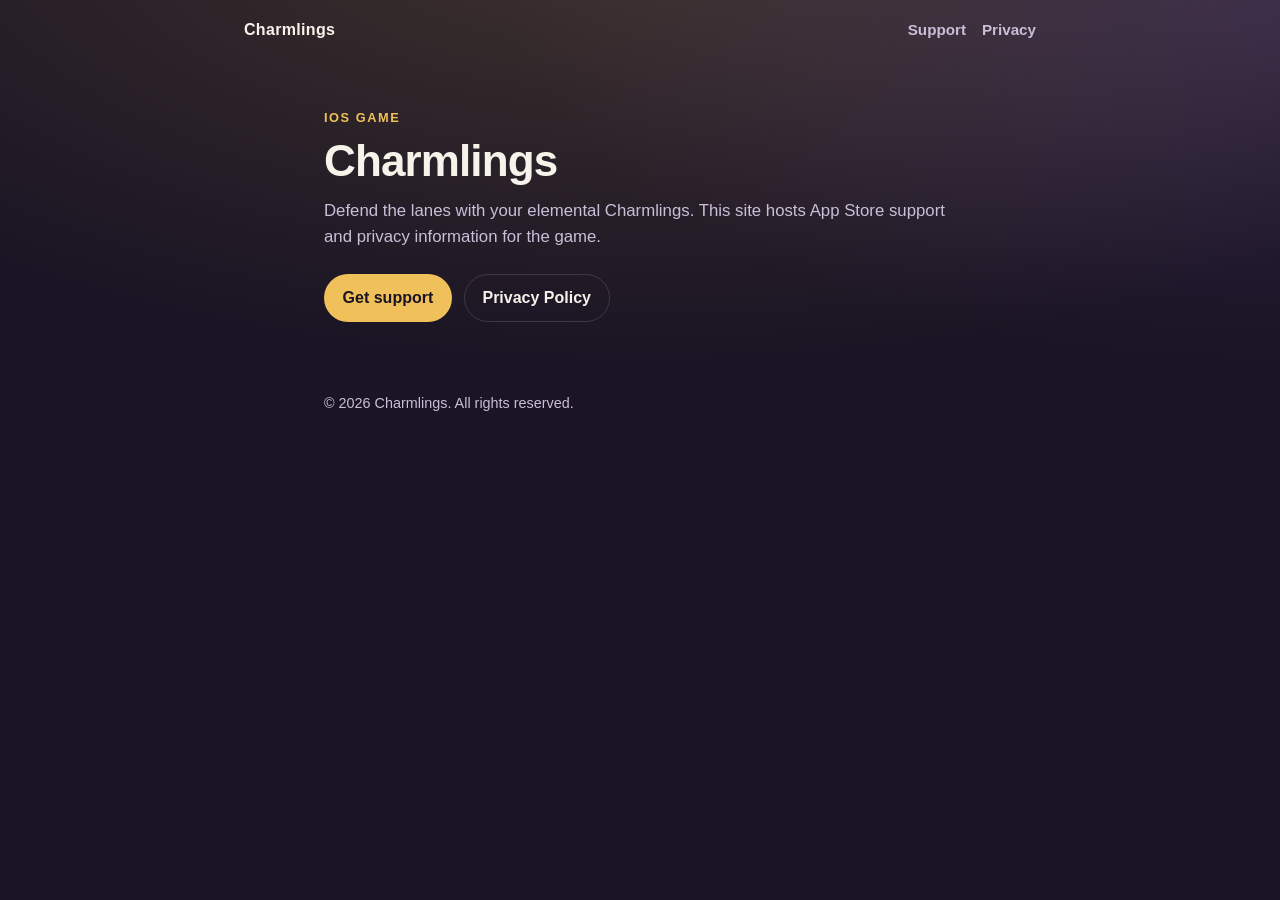
==== index.html @ a670f7af "checkpoint before checking out main" ====
<!DOCTYPE html>
<html lang="en">
<head>
  <meta charset="utf-8" />
  <meta name="viewport" content="width=device-width, initial-scale=1" />
  <title>Charmlings</title>
  <meta name="description" content="Support and privacy information for the Charmlings iOS game." />
  <link rel="stylesheet" href="styles.css" />
</head>
<body>
  <header class="site-header">
    <a class="brand" href="index.html">Charmlings</a>
    <nav>
      <a href="support.html">Support</a>
      <a href="privacy.html">Privacy</a>
    </nav>
  </header>

  <main class="hero">
    <p class="eyebrow">iOS game</p>
    <h1>Charmlings</h1>
    <p class="lede">
      Defend the lanes with your elemental Charmlings. This site hosts App Store
      support and privacy information for the game.
    </p>
    <div class="actions">
      <a class="button primary" href="support.html">Get support</a>
      <a class="button" href="privacy.html">Privacy Policy</a>
    </div>
  </main>

  <footer class="site-footer">
    <p>© <span id="year"></span> Charmlings. All rights reserved.</p>
  </footer>
  <script>
    document.getElementById("year").textContent = new Date().getFullYear();
  </script>
</body>
</html>
---- styles.css ----
:root {
  --bg: #1a1424;
  --bg-elevated: #241c33;
  --ink: #f7f3ea;
  --muted: #c9bfd8;
  --accent: #f0c15a;
  --accent-ink: #1a1424;
  --line: rgba(247, 243, 234, 0.14);
  --card: #2b223c;
  --max: 42rem;
  --sans: "Avenir Next", "Segoe UI", "Helvetica Neue", sans-serif;
}

*,
*::before,
*::after {
  box-sizing: border-box;
}

html {
  -webkit-text-size-adjust: 100%;
}

body {
  margin: 0;
  min-height: 100vh;
  font-family: var(--sans);
  color: var(--ink);
  background:
    radial-gradient(ellipse 80% 50% at 50% -10%, rgba(240, 193, 90, 0.18), transparent),
    radial-gradient(ellipse 60% 40% at 100% 0%, rgba(120, 90, 180, 0.25), transparent),
    var(--bg);
  line-height: 1.55;
}

a {
  color: var(--accent);
  text-decoration-thickness: 1px;
  text-underline-offset: 0.18em;
}

a:hover {
  color: #ffe29a;
}

.site-header {
  display: flex;
  align-items: center;
  justify-content: space-between;
  gap: 1rem;
  max-width: 52rem;
  margin: 0 auto;
  padding: 1.1rem 1.25rem;
}

.brand {
  color: var(--ink);
  font-weight: 700;
  letter-spacing: 0.02em;
  text-decoration: none;
}

.site-header nav {
  display: flex;
  gap: 1rem;
}

.site-header nav a {
  color: var(--muted);
  text-decoration: none;
  font-size: 0.95rem;
  font-weight: 600;
}

.site-header nav a[aria-current="page"],
.site-header nav a:hover {
  color: var(--ink);
}

.hero,
.page {
  max-width: var(--max);
  margin: 0 auto;
  padding: 1.5rem 1.25rem 3rem;
}

.hero {
  padding-top: 3rem;
  padding-bottom: 4rem;
}

.eyebrow {
  margin: 0 0 0.5rem;
  color: var(--accent);
  font-size: 0.8rem;
  font-weight: 700;
  letter-spacing: 0.12em;
  text-transform: uppercase;
}

h1 {
  margin: 0 0 0.75rem;
  font-size: clamp(2rem, 6vw, 2.75rem);
  line-height: 1.15;
  letter-spacing: -0.02em;
}

h2 {
  margin: 0 0 0.65rem;
  font-size: 1.15rem;
}

.lede {
  margin: 0 0 1.5rem;
  color: var(--muted);
  font-size: 1.05rem;
}

.meta {
  margin: -0.25rem 0 1.25rem;
  color: var(--muted);
  font-size: 0.9rem;
}

.actions {
  display: flex;
  flex-wrap: wrap;
  gap: 0.75rem;
}

.button {
  display: inline-flex;
  align-items: center;
  justify-content: center;
  min-height: 2.75rem;
  padding: 0.65rem 1.1rem;
  border: 1px solid var(--line);
  border-radius: 999px;
  color: var(--ink);
  background: transparent;
  font-weight: 700;
  text-decoration: none;
}

.button.primary {
  border-color: transparent;
  color: var(--accent-ink);
  background: var(--accent);
}

.button:hover {
  color: var(--ink);
  border-color: rgba(247, 243, 234, 0.35);
}

.button.primary:hover {
  color: var(--accent-ink);
  filter: brightness(1.05);
}

.card {
  margin: 0 0 1rem;
  padding: 1.15rem 1.2rem;
  border: 1px solid var(--line);
  border-radius: 1rem;
  background: color-mix(in srgb, var(--card) 92%, black);
}

.card p:last-child,
.card ul:last-child,
.card dl:last-child {
  margin-bottom: 0;
}

ul {
  margin: 0.5rem 0 1rem;
  padding-left: 1.2rem;
  color: var(--muted);
}

li + li {
  margin-top: 0.35rem;
}

.faq dt {
  margin-top: 1rem;
  font-weight: 700;
}

.faq dt:first-child {
  margin-top: 0;
}

.faq dd {
  margin: 0.35rem 0 0;
  color: var(--muted);
}

.note {
  color: var(--muted);
  font-size: 0.95rem;
}

.site-footer {
  max-width: var(--max);
  margin: 0 auto;
  padding: 0 1.25rem 2.5rem;
  color: var(--muted);
  font-size: 0.9rem;
}

.site-footer p {
  margin: 0.35rem 0;
}

@media (max-width: 420px) {
  .site-header {
    align-items: flex-start;
    flex-direction: column;
  }
}
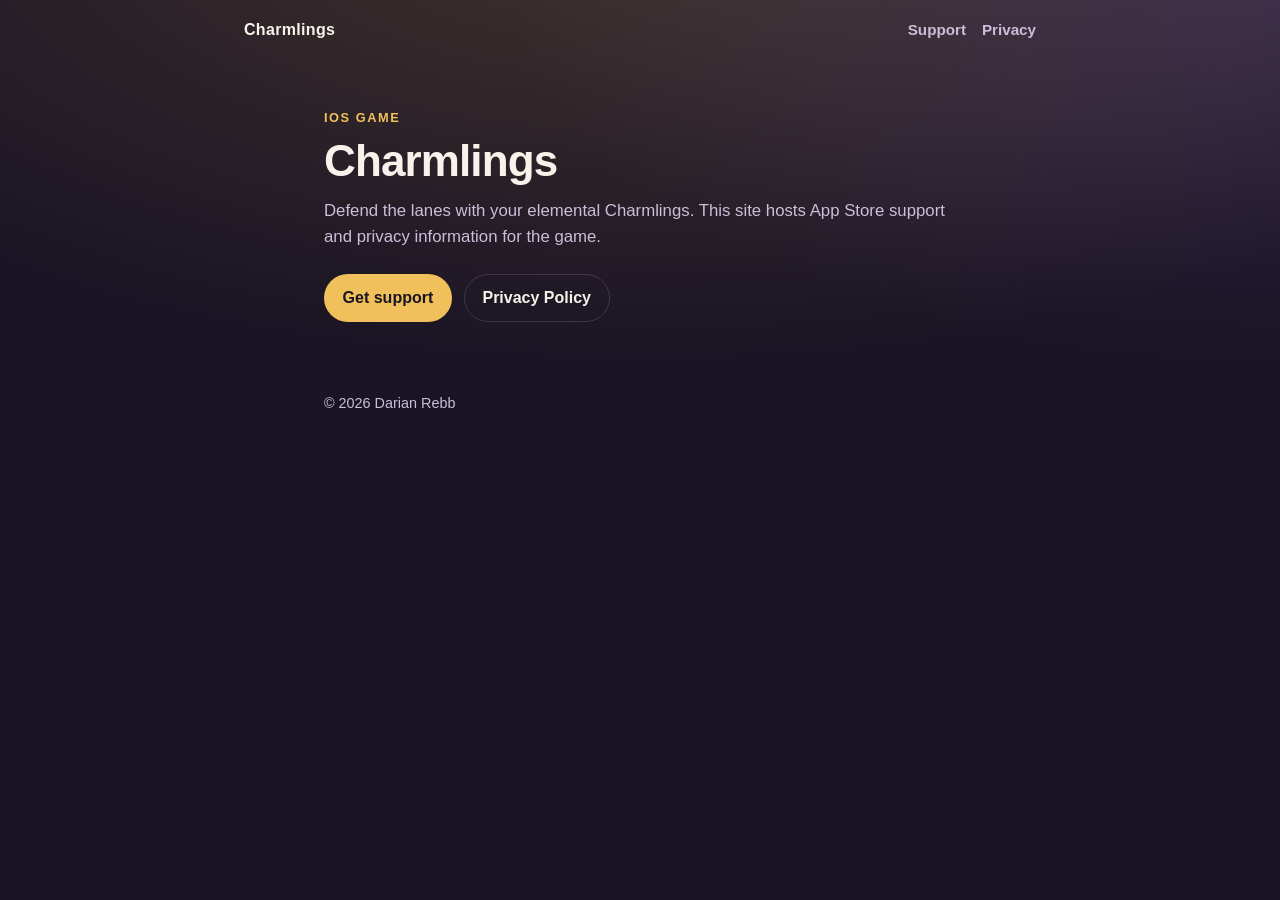
==== commit cb3a6005: "Update homepage copyright to Darian Rebb." ====
--- a/index.html
+++ b/index.html
@@ -30,10 +30,7 @@
   </main>
 
   <footer class="site-footer">
-    <p>© <span id="year"></span> Charmlings. All rights reserved.</p>
+    <p>© 2026 Darian Rebb</p>
   </footer>
-  <script>
-    document.getElementById("year").textContent = new Date().getFullYear();
-  </script>
 </body>
 </html>
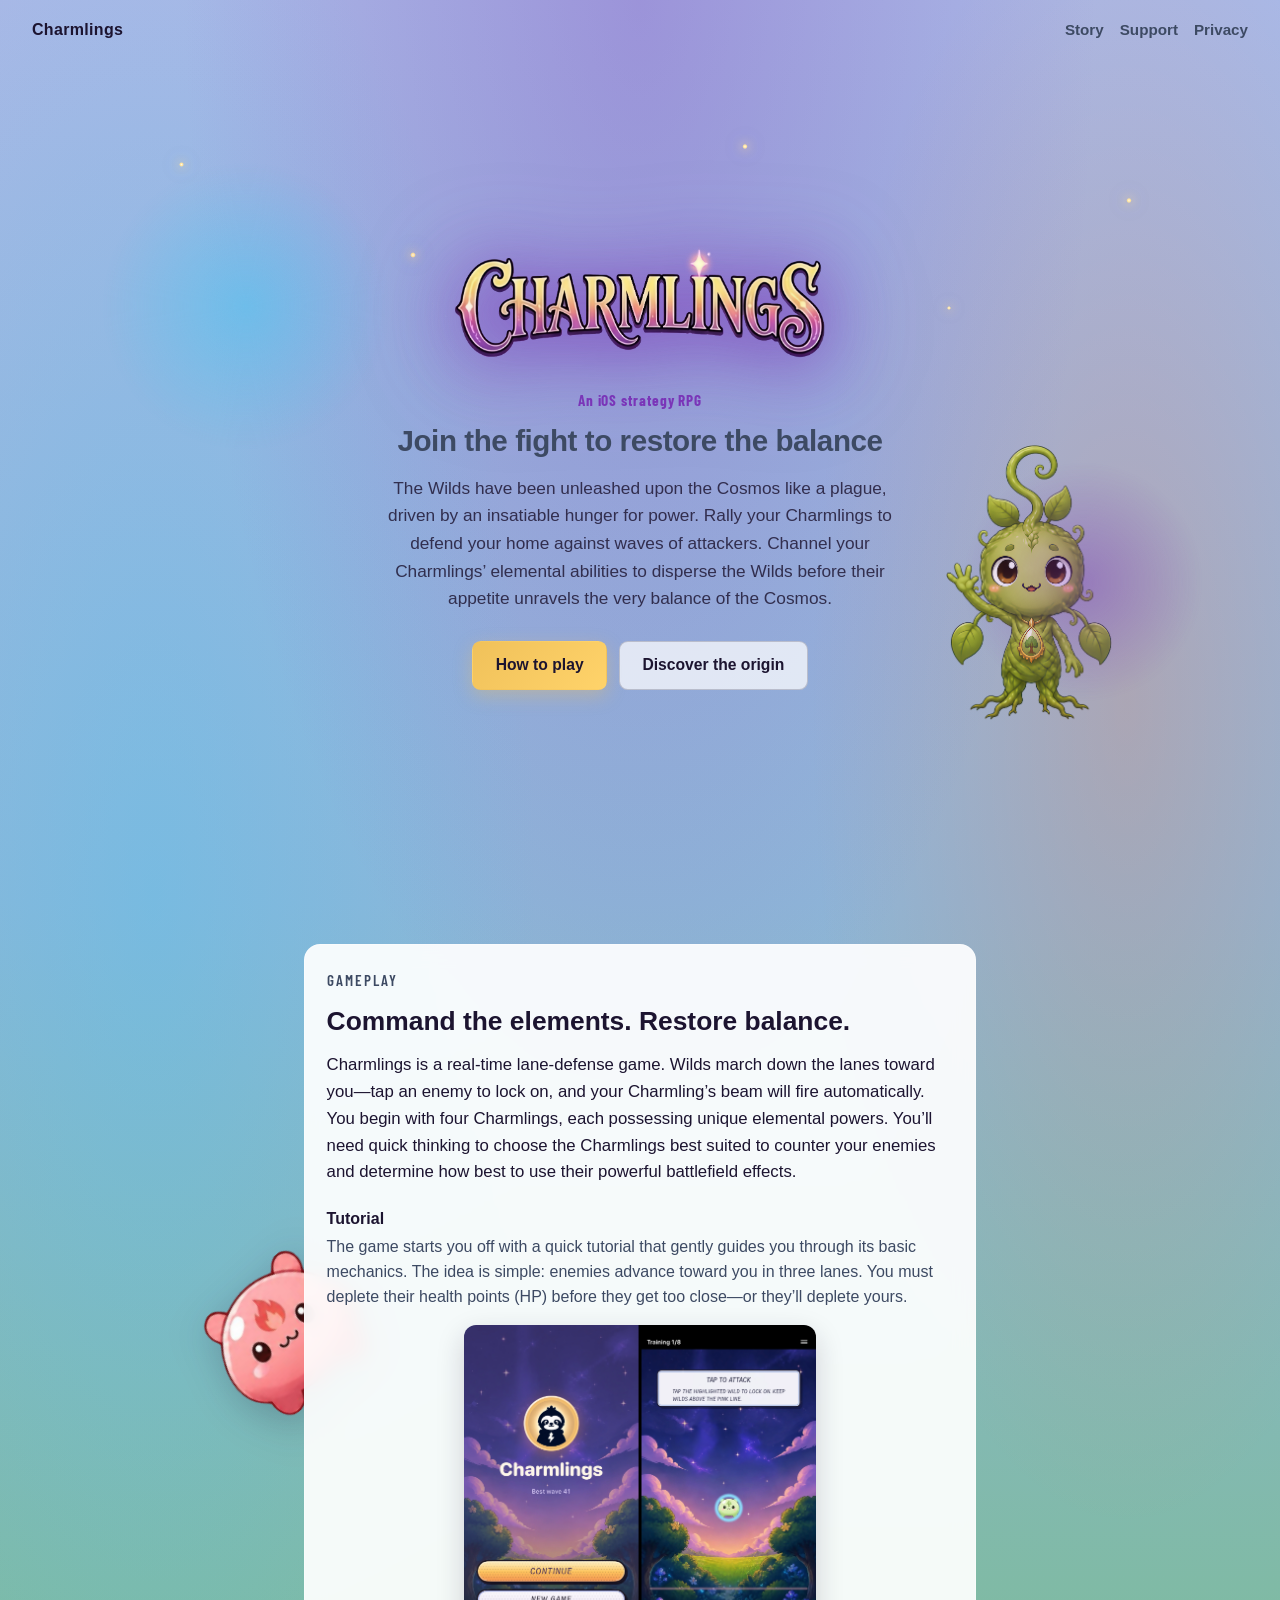
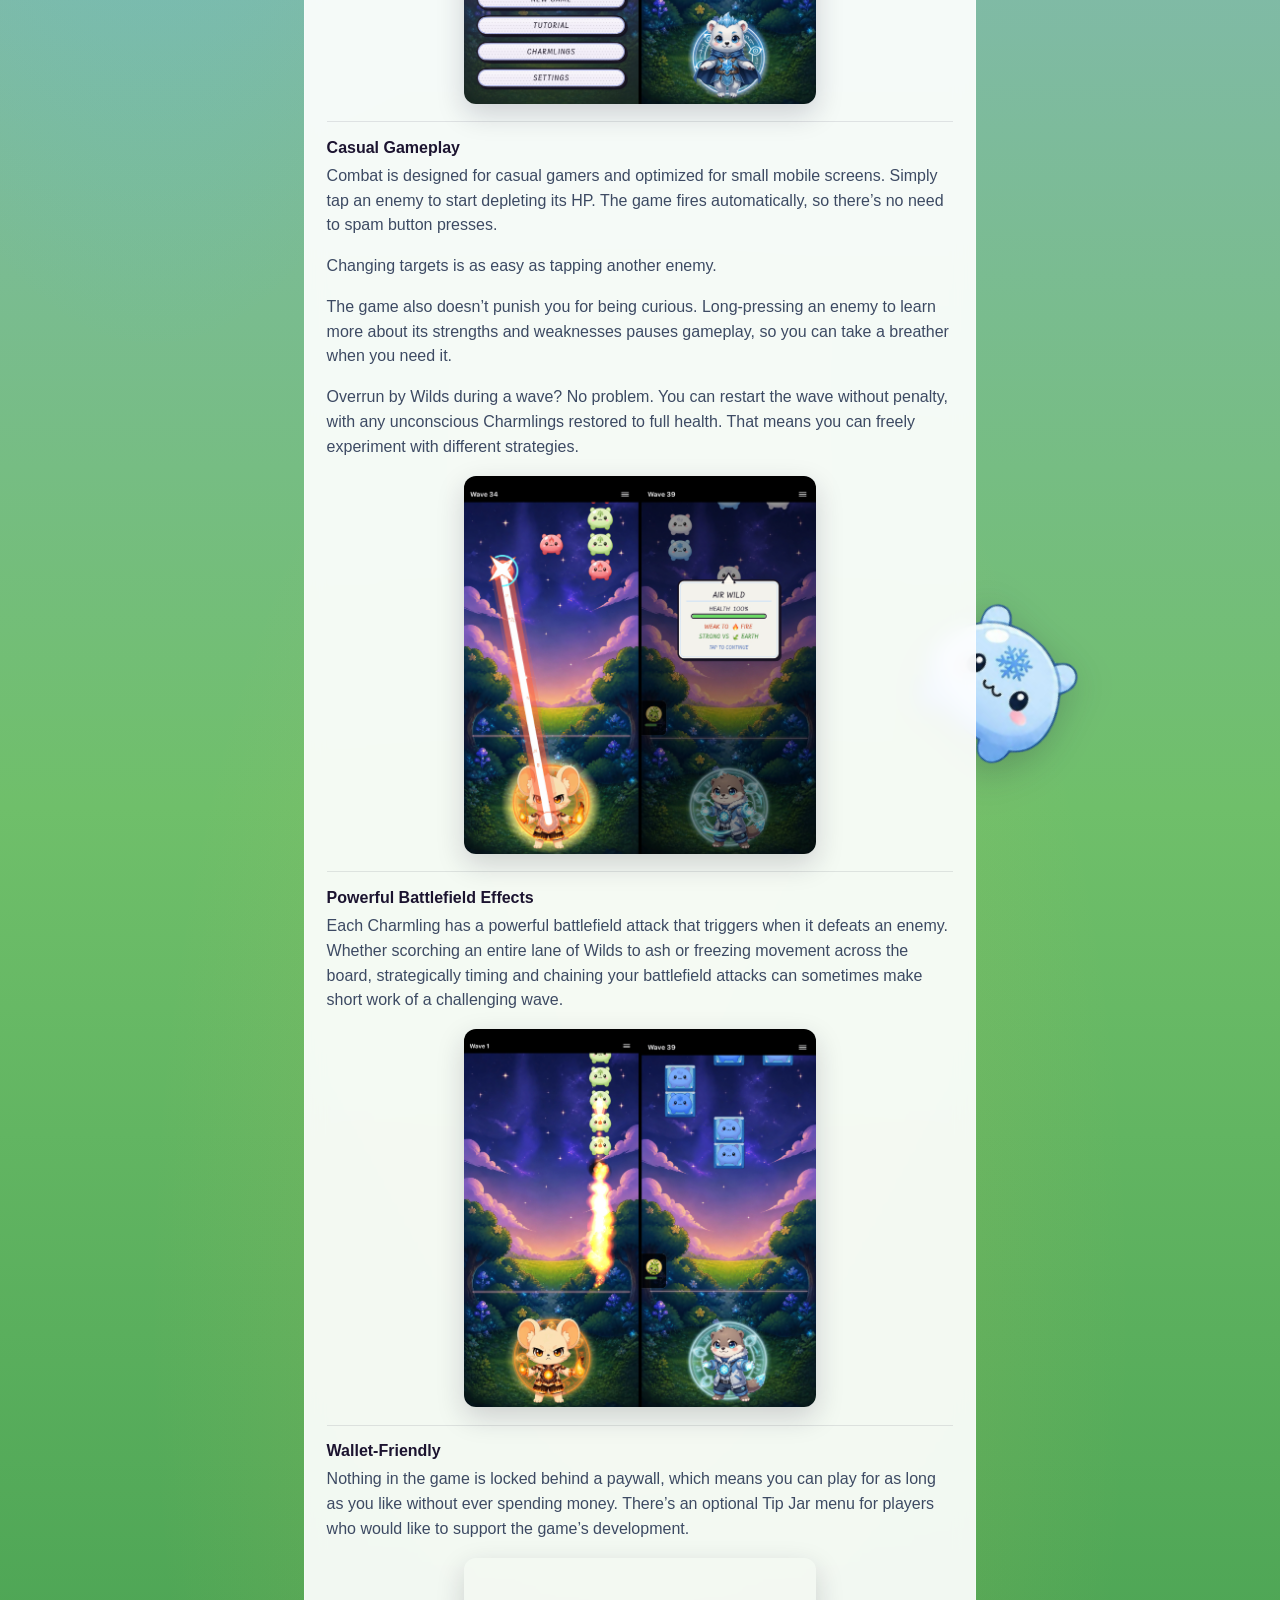
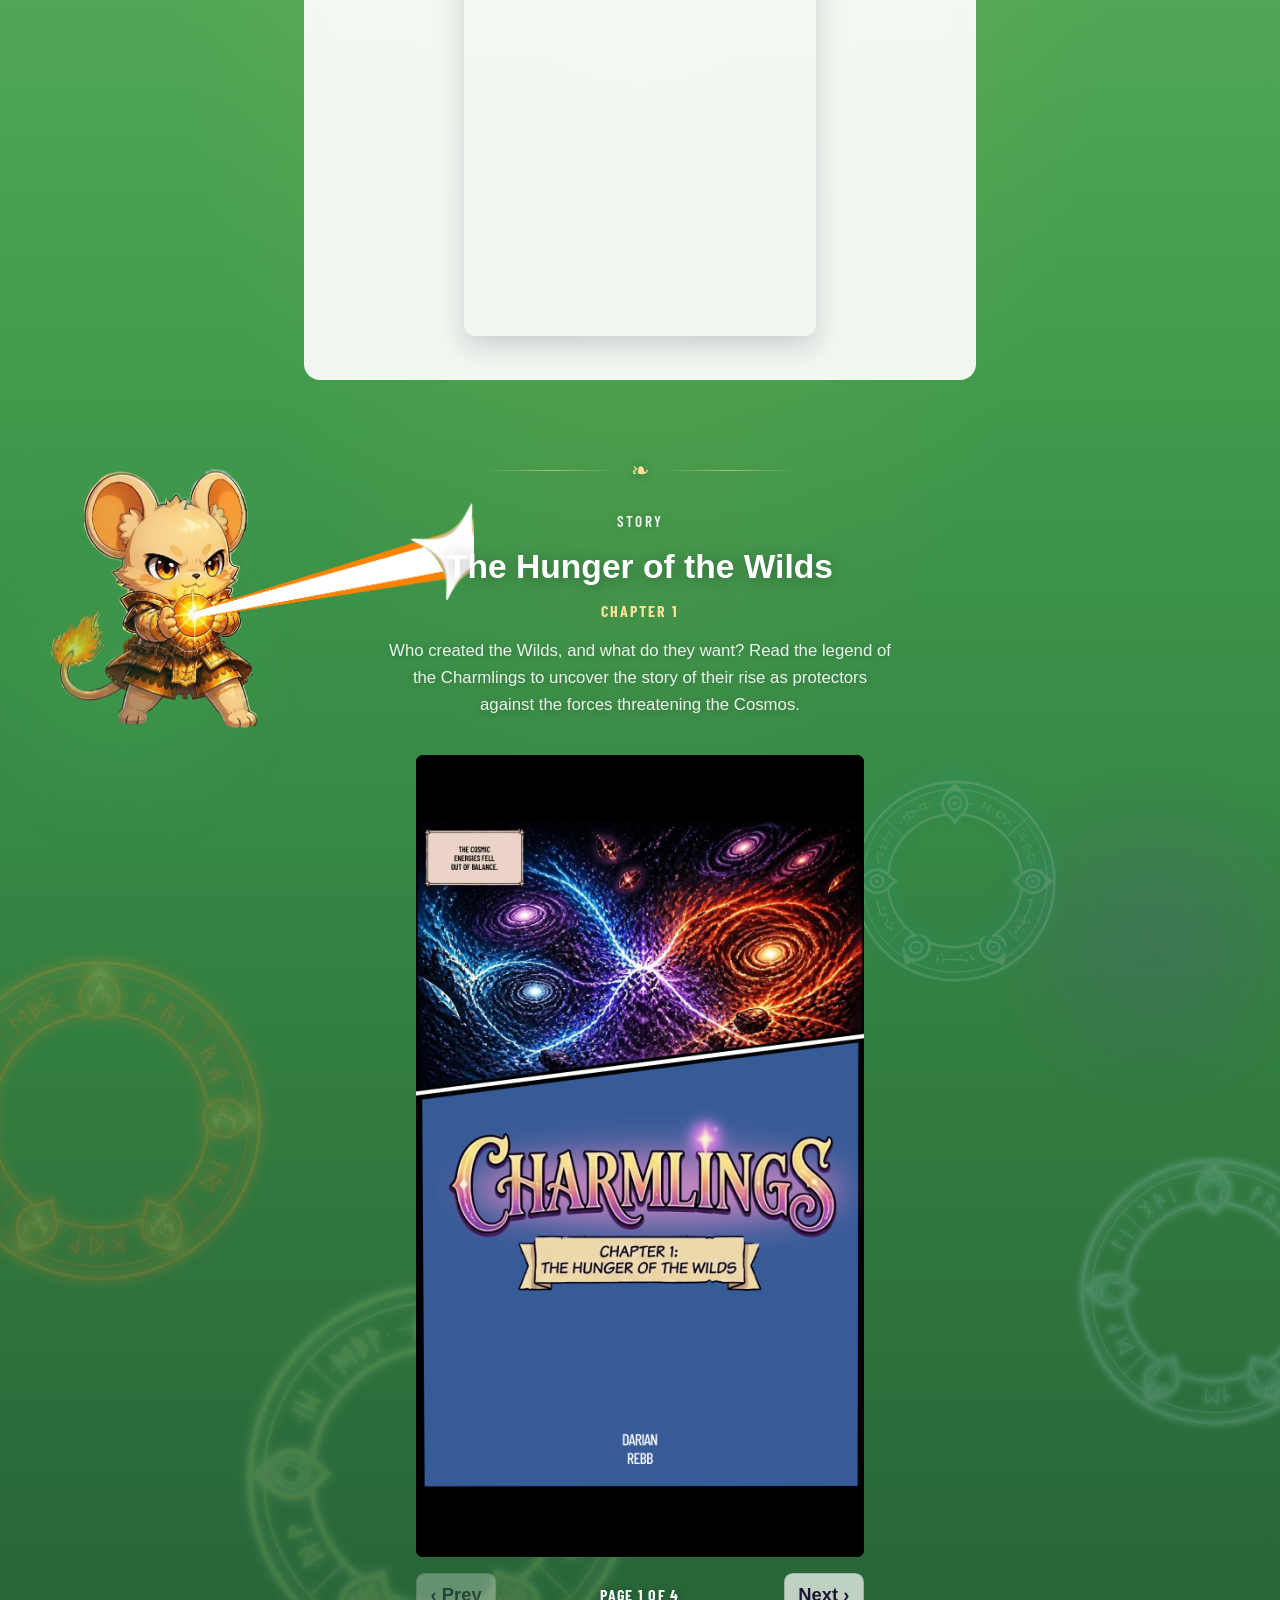
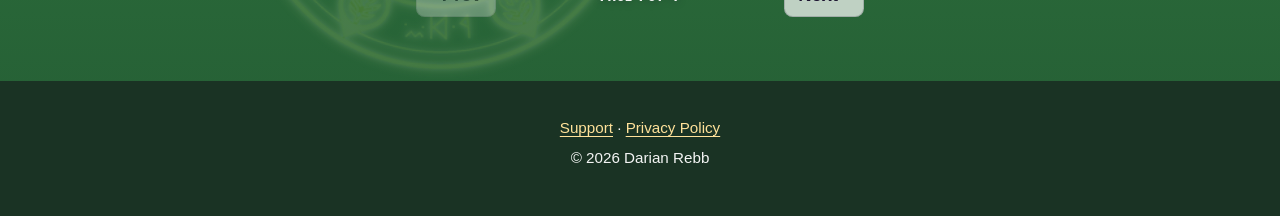
==== commit d1e8498f: "Rebuild the Charmlings homepage as a product marketing page. Add hero, gameplay, and story comic sec" ====
--- a/index.html
+++ b/index.html
@@ -4,33 +4,420 @@
   <meta charset="utf-8" />
   <meta name="viewport" content="width=device-width, initial-scale=1" />
   <title>Charmlings</title>
-  <meta name="description" content="Support and privacy information for the Charmlings iOS game." />
+  <meta name="description" content="Charmlings is an iOS strategy RPG. Rally your Charmlings and join the fight to restore the balance." />
+  <link rel="preconnect" href="https://fonts.googleapis.com" />
+  <link rel="preconnect" href="https://fonts.gstatic.com" crossorigin />
+  <link href="https://fonts.googleapis.com/css2?family=Barlow+Condensed:wght@600;700&display=swap" rel="stylesheet" />
   <link rel="stylesheet" href="styles.css" />
 </head>
-<body>
+<body class="home">
   <header class="site-header">
     <a class="brand" href="index.html">Charmlings</a>
     <nav>
+      <a href="#story">Story</a>
       <a href="support.html">Support</a>
       <a href="privacy.html">Privacy</a>
     </nav>
   </header>
 
-  <main class="hero">
-    <p class="eyebrow">iOS game</p>
-    <h1>Charmlings</h1>
-    <p class="lede">
-      Defend the lanes with your elemental Charmlings. This site hosts App Store
-      support and privacy information for the game.
-    </p>
-    <div class="actions">
-      <a class="button primary" href="support.html">Get support</a>
-      <a class="button" href="privacy.html">Privacy Policy</a>
-    </div>
-  </main>
+  <section class="hero-shell" aria-label="Charmlings product introduction">
+    <div class="hero-atmosphere" aria-hidden="true">
+      <span class="wilds-mote"></span>
+      <span class="wilds-mote"></span>
+      <span class="wilds-mote"></span>
+      <span class="wilds-mote"></span>
+      <span class="wilds-mote"></span>
+      <img
+        class="hero-bg-figure"
+        src="assets/veya.png"
+        width="512"
+        height="512"
+        alt=""
+      />
+    </div>
+    <div class="hero-content">
+      <img
+        class="hero-brand"
+        src="assets/charmlings-title-font.png"
+        width="1307"
+        height="374"
+        alt="Charmlings"
+      />
+       <p class="hero-eyebrow">An iOS strategy RPG</p>
+      <h1 class="headline">Join the fight to restore the balance</h1>
+      <p class="lede">
+        The Wilds have been unleashed upon the Cosmos like a plague, driven by an insatiable 
+        hunger for power. Rally your Charmlings to defend your home against waves of attackers. 
+        Channel your Charmlings’ elemental abilities to disperse the Wilds before their appetite 
+        unravels the very balance of the Cosmos.
+      </p>
+      <div class="actions">
+        <a class="button primary" href="#gameplay">How to play</a>
+        <a class="button" href="#story">Discover the origin</a>
+      </div>
+    </div>
+  </section>
+
+  <section class="gameplay" id="gameplay" aria-labelledby="gameplay-heading">
+    <div class="peek-stage">
+      <div class="peek-wilds" aria-hidden="true">
+        <img
+          class="peek-wild peek-wild--fire"
+          src="assets/wilds/wild_fire.png"
+          width="332"
+          height="332"
+          alt=""
+        />
+        <img
+          class="peek-wild peek-wild--ice"
+          src="assets/wilds/wild_ice.png"
+          width="332"
+          height="332"
+          alt=""
+        />
+      </div>
+      <div class="gameplay-inner">
+        <p class="section-label">Gameplay</p>
+        <h2 id="gameplay-heading">Command the elements. Restore balance.</h2>
+        <p class="gameplay-lede">
+          Charmlings is a real-time lane-defense game. Wilds march down the lanes 
+          toward you—tap an enemy to lock on, and your Charmling’s beam will fire 
+          automatically. You begin with four Charmlings, each possessing unique elemental 
+          powers. You’ll need quick thinking to choose the Charmlings best suited to counter 
+          your enemies and determine how best to use their powerful battlefield effects.
+        </p>
+        <ul class="gameplay-points">
+          <li>
+            <strong>Tutorial</strong>
+            The game starts you off with a quick tutorial that gently guides you through its 
+            basic mechanics. The idea is simple: enemies advance toward you in three lanes. 
+            You must deplete their health points (HP) before they get too close—or they’ll deplete yours.
+            <img
+              class="gameplay-shot"
+              src="assets/screen-example1.jpg"
+              width="714"
+              height="767"
+              alt="Charmlings tutorial screenshot showing three lanes of Wilds approaching while a Charmling fires its beam."
+              loading="lazy"
+              decoding="async"
+            />
+          </li>
+          <li>
+            <strong>Casual Gameplay</strong>
+            Combat is designed for casual gamers and optimized for small mobile screens. Simply tap an 
+            enemy to start depleting its HP. The game fires automatically, so there’s no need to spam button presses.
+            <p>Changing targets is as easy as tapping another enemy.</p>
+            <p>The game also doesn’t punish you for being curious. Long-pressing an enemy to learn more about its strengths 
+            and weaknesses pauses gameplay, so you can take a breather when you need it.</p>
+            <p>Overrun by Wilds during a wave? No problem. You can restart the wave without penalty, with any unconscious 
+            Charmlings restored to full health. That means you can freely experiment with different strategies.</p>
+            <img
+              class="gameplay-shot"
+              src="assets/screen-example2.jpg"
+              width="714"
+              height="767"
+              alt="Charmlings gameplay screenshots showing a Charmling firing its beam and a information panel showing enemy details."
+              loading="lazy"
+              decoding="async"
+            />
+          </li>
+          <li>
+            <strong>Powerful Battlefield Effects</strong>
+            Each Charmling has a powerful battlefield attack that triggers when it defeats an enemy. Whether scorching an 
+            entire lane of Wilds to ash or freezing movement across the board, strategically timing and chaining your 
+            battlefield attacks can sometimes make short work of a challenging wave.
+            <img
+              class="gameplay-shot"
+              src="assets/screen-example3.jpg"
+              width="714"
+              height="767"
+              alt="Charmlings gameplay screenshots showing fire and ice battlefield effects."
+              loading="lazy"
+              decoding="async"
+            />
+          </li>
+          <li>
+            <strong>Wallet-Friendly</strong>
+            Nothing in the game is locked behind a paywall, which means you can play for
+            as long as you like without ever spending money. There’s an optional Tip Jar
+            menu for players who would like to support the game’s development.
+            <img
+              class="gameplay-shot"
+              src="assets/screen-example4.jpg"
+              width="714"
+              height="767"
+              alt="Charmlings screenshot showing option Tip Jar donation page."
+              loading="lazy"
+              decoding="async"
+            />            
+          </li>          
+        </ul>
+      </div>
+    </div>
+  </section>
+
+  <section class="lore" id="story" aria-labelledby="story-heading">
+    <div class="wilds-atmosphere" aria-hidden="true">
+      <span class="wilds-haze wilds-haze--left"></span>
+      <span class="wilds-haze wilds-haze--right"></span>
+      <img
+        class="sigil sigil--fire"
+        src="assets/glyphs/fire.png"
+        width="320"
+        height="320"
+        alt=""
+      />
+      <img
+        class="sigil sigil--ice"
+        src="assets/glyphs/ice.png"
+        width="320"
+        height="320"
+        alt=""
+      />
+      <img
+        class="sigil sigil--earth"
+        src="assets/glyphs/earth.png"
+        width="320"
+        height="320"
+        alt=""
+      />
+      <img
+        class="sigil sigil--wind"
+        src="assets/glyphs/wind.png"
+        width="320"
+        height="320"
+        alt=""
+      />
+      <img
+        class="story-bg-figure"
+        src="assets/durnan-action.png"
+        width="921"
+        height="593"
+        alt=""
+      />
+    </div>
+    <div class="section-divider" aria-hidden="true">
+      <span class="section-divider-line"></span>
+      <span class="section-divider-mark">❧</span>
+      <span class="section-divider-line"></span>
+    </div>
+    <header class="story-header">
+      <p class="section-label">Story</p>
+      <h2 id="story-heading">The Hunger of the Wilds</h2>
+      <p class="story-chapter">Chapter 1</p>
+      <p class="lore-intro">
+        Who created the Wilds, and what do they want? Read the legend of the Charmlings 
+        to uncover the story of their rise as protectors against the forces threatening the Cosmos.
+      </p>
+    </header>
+    <div class="lore-inner">
+      <div class="comic-reader" data-comic-reader>
+        <div
+          class="comic-viewport"
+          tabindex="0"
+          role="group"
+          aria-roledescription="comic reader"
+          aria-label="Chapter 1 comic pages"
+          data-comic-viewport
+        >
+          <div class="comic-pages">
+            <figure class="comic-page is-active" data-comic-page>
+              <img
+                src="assets/page0.jpg"
+                width="1024"
+                height="1536"
+                alt="Comic page: cosmic energies fall out of balance; title card for Chapter 1, The Hunger of the Wilds, by Darian Rebb."
+                decoding="async"
+              />
+            </figure>
+            <figure class="comic-page" data-comic-page>
+              <img
+                src="assets/page1.jpg"
+                width="768"
+                height="1376"
+                alt="Comic page: The Aether creates the Wilds to consume excess; Charmlings hunger grows and imbalance worsens."
+                loading="lazy"
+                decoding="async"
+              />
+            </figure>
+            <figure class="comic-page" data-comic-page>
+              <img
+                src="assets/page2.jpg"
+                width="768"
+                height="1376"
+                alt="Comic page: Sparks escape the Wilds and become Charmlings born with hearts, not hunger."
+                loading="lazy"
+                decoding="async"
+              />
+            </figure>
+            <figure class="comic-page" data-comic-page>
+              <img
+                src="assets/page3.jpg"
+                width="768"
+                height="1376"
+                alt="Comic page: The Aether stands above ice and fire Charmling companions."
+                loading="lazy"
+                decoding="async"
+              />
+            </figure>
+          </div>
+        </div>
+
+        <div class="comic-toolbar">
+          <button type="button" class="comic-nav" data-comic-prev aria-label="Previous page">
+            ‹ Prev
+          </button>
+          <p class="comic-status" aria-live="polite">
+            Page <span data-comic-current>1</span> of <span data-comic-total>4</span>
+          </p>
+          <button type="button" class="comic-nav" data-comic-next aria-label="Next page">
+            Next ›
+          </button>
+        </div>
+      </div>
+    </div>
+  </section>
 
   <footer class="site-footer">
+    <p><a href="support.html">Support</a> · <a href="privacy.html">Privacy Policy</a></p>
     <p>© 2026 Darian Rebb</p>
   </footer>
+
+  <script>
+    (() => {
+      const reader = document.querySelector("[data-comic-reader]");
+      if (!reader) return;
+
+      const pages = Array.from(reader.querySelectorAll("[data-comic-page]"));
+      const prevBtn = reader.querySelector("[data-comic-prev]");
+      const nextBtn = reader.querySelector("[data-comic-next]");
+      const currentEl = reader.querySelector("[data-comic-current]");
+      const totalEl = reader.querySelector("[data-comic-total]");
+      const viewport = reader.querySelector("[data-comic-viewport]");
+      const reduceMotion = window.matchMedia("(prefers-reduced-motion: reduce)").matches;
+
+      let index = 0;
+      let animating = false;
+      let touchX = null;
+
+      if (totalEl) totalEl.textContent = String(pages.length);
+
+      function updateChrome() {
+        if (currentEl) currentEl.textContent = String(index + 1);
+        if (prevBtn) prevBtn.disabled = index === 0 || animating;
+        if (nextBtn) nextBtn.disabled = index === pages.length - 1 || animating;
+      }
+
+      function clearExitClasses() {
+        pages.forEach((page) => {
+          page.classList.remove("is-exit-left", "is-exit-right");
+        });
+      }
+
+      function showPage(nextIndex, direction) {
+        if (nextIndex === index || nextIndex < 0 || nextIndex >= pages.length || animating) {
+          return;
+        }
+
+        const current = pages[index];
+        const next = pages[nextIndex];
+        const goingForward = direction === "next" || nextIndex > index;
+
+        if (reduceMotion) {
+          current.classList.remove("is-active");
+          next.classList.add("is-active");
+          index = nextIndex;
+          updateChrome();
+          return;
+        }
+
+        animating = true;
+        updateChrome();
+        clearExitClasses();
+        current.classList.remove("is-active");
+        current.classList.add(goingForward ? "is-exit-left" : "is-exit-right");
+        next.classList.add("is-active");
+
+        window.setTimeout(() => {
+          current.classList.remove("is-exit-left", "is-exit-right");
+          index = nextIndex;
+          animating = false;
+          updateChrome();
+        }, 450);
+      }
+
+      prevBtn?.addEventListener("click", () => showPage(index - 1, "prev"));
+      nextBtn?.addEventListener("click", () => showPage(index + 1, "next"));
+
+      viewport?.addEventListener("keydown", (event) => {
+        if (event.key === "ArrowLeft") {
+          event.preventDefault();
+          showPage(index - 1, "prev");
+        }
+        if (event.key === "ArrowRight") {
+          event.preventDefault();
+          showPage(index + 1, "next");
+        }
+      });
+
+      viewport?.addEventListener(
+        "touchstart",
+        (event) => {
+          touchX = event.changedTouches[0]?.clientX ?? null;
+        },
+        { passive: true }
+      );
+
+      viewport?.addEventListener(
+        "touchend",
+        (event) => {
+          if (touchX == null) return;
+          const endX = event.changedTouches[0]?.clientX ?? touchX;
+          const delta = endX - touchX;
+          touchX = null;
+          if (Math.abs(delta) < 48) return;
+          if (delta < 0) showPage(index + 1, "next");
+          else showPage(index - 1, "prev");
+        },
+        { passive: true }
+      );
+
+      updateChrome();
+    })();
+
+    (() => {
+      const wilds = Array.from(document.querySelectorAll(".peek-wild"));
+      if (!wilds.length) return;
+
+      const reduceMotion = window.matchMedia("(prefers-reduced-motion: reduce)").matches;
+      if (reduceMotion) {
+        wilds.forEach((wild) => wild.classList.add("is-peeking"));
+        return;
+      }
+
+      const reveal = (wild) => wild.classList.add("is-peeking");
+
+      const observer = new IntersectionObserver(
+        (entries) => {
+          entries.forEach((entry) => {
+            if (!entry.isIntersecting) return;
+            reveal(entry.target);
+            observer.unobserve(entry.target);
+          });
+        },
+        // Trigger when each Wild itself approaches the viewport (ice sits lower).
+        { threshold: 0, rootMargin: "0px 0px -20% 0px" }
+      );
+
+      wilds.forEach((wild) => {
+        const rect = wild.getBoundingClientRect();
+        if (rect.top < window.innerHeight * 0.8 && rect.bottom > 0) {
+          reveal(wild);
+          return;
+        }
+        observer.observe(wild);
+      });
+    })();
+  </script>
 </body>
 </html>
--- a/styles.css
+++ b/styles.css
@@ -1,14 +1,26 @@
 :root {
-  --bg: #1a1424;
-  --bg-elevated: #241c33;
-  --ink: #f7f3ea;
-  --muted: #c9bfd8;
+  --bg: #9eb6e0;
+  --bg-mid: #3f9a4c;
+  --bg-deep: #245c34;
+  --ink: #1c1430;
+  --muted: #3d4a63;
   --accent: #f0c15a;
-  --accent-ink: #1a1424;
-  --line: rgba(247, 243, 234, 0.14);
-  --card: #2b223c;
+  --accent-soft: #ffe29a;
+  --accent-ink: #1c1430;
+  --brand-purple: #7a35b8;
+  --panel: #000000;
+  --line: rgba(28, 20, 48, 0.14);
+  --card: rgba(255, 255, 255, 0.78);
+  --ice: #4fc3f0;
+  --fire: #ff6b2d;
+  --leaf: #48b85a;
+  --wind: #e8e4f7;
   --max: 42rem;
+  --comic-max: 28rem;
+  --hero-glow: rgba(122, 53, 184, 0.6);
   --sans: "Avenir Next", "Segoe UI", "Helvetica Neue", sans-serif;
+  --condensed: "Barlow Condensed", "Avenir Next Condensed", "Segoe UI", sans-serif;
+  --header-h: 4.25rem;
 }
 
 *,
@@ -19,31 +31,48 @@
 
 html {
   -webkit-text-size-adjust: 100%;
+  scroll-behavior: smooth;
+  overflow-x: clip;
+  background-color: #245c34;
 }
 
 body {
   margin: 0;
   min-height: 100vh;
+  min-height: 100dvh;
+  overflow-x: clip;
   font-family: var(--sans);
   color: var(--ink);
-  background:
-    radial-gradient(ellipse 80% 50% at 50% -10%, rgba(240, 193, 90, 0.18), transparent),
-    radial-gradient(ellipse 60% 40% at 100% 0%, rgba(120, 90, 180, 0.25), transparent),
-    var(--bg);
+  background-color: #245c34;
+  background-image:
+    radial-gradient(ellipse 65% 40% at 50% 0%, rgba(122, 53, 184, 0.28), transparent 55%),
+    radial-gradient(ellipse 50% 35% at 12% 18%, rgba(79, 195, 240, 0.35), transparent 60%),
+    radial-gradient(ellipse 45% 30% at 88% 14%, rgba(255, 107, 45, 0.22), transparent 55%),
+    radial-gradient(ellipse 70% 40% at 50% 58%, rgba(240, 193, 90, 0.2), transparent 55%),
+    linear-gradient(
+      180deg,
+      #a9b8e6 0%,
+      #8eb6d8 18%,
+      #6fbf6a 48%,
+      #3f9a4c 72%,
+      #245c34 100%
+    );
   line-height: 1.55;
 }
 
 a {
-  color: var(--accent);
+  color: var(--brand-purple);
   text-decoration-thickness: 1px;
   text-underline-offset: 0.18em;
 }
 
 a:hover {
-  color: #ffe29a;
+  color: var(--ink);
 }
 
 .site-header {
+  position: relative;
+  z-index: 2;
   display: flex;
   align-items: center;
   justify-content: space-between;
@@ -53,6 +82,15 @@
   padding: 1.1rem 1.25rem;
 }
 
+.home .site-header {
+  position: absolute;
+  top: 0;
+  left: 0;
+  right: 0;
+  max-width: none;
+  padding-inline: clamp(1rem, 4vw, 2rem);
+}
+
 .brand {
   color: var(--ink);
   font-weight: 700;
@@ -62,7 +100,9 @@
 
 .site-header nav {
   display: flex;
+  flex-wrap: wrap;
   gap: 1rem;
+  justify-content: flex-end;
 }
 
 .site-header nav a {
@@ -77,24 +117,182 @@
   color: var(--ink);
 }
 
-.hero,
+.hero-shell {
+  position: relative;
+  min-height: 100svh;
+  display: flex;
+  flex-direction: column;
+  justify-content: center;
+  overflow: hidden;
+}
+
+.hero-atmosphere {
+  position: absolute;
+  inset: 0;
+  pointer-events: none;
+  z-index: 0;
+  overflow: hidden;
+}
+
+.hero-atmosphere .wilds-mote {
+  top: auto;
+  bottom: auto;
+  animation-name: wilds-mote-drift;
+}
+
+.hero-atmosphere .wilds-mote:nth-child(1) {
+  left: 14%;
+  top: 18%;
+  animation-delay: -1s;
+  animation-duration: 9s;
+}
+
+.hero-atmosphere .wilds-mote:nth-child(2) {
+  left: 32%;
+  top: 28%;
+  width: 0.38rem;
+  height: 0.38rem;
+  animation-delay: -3.2s;
+  animation-duration: 11s;
+}
+
+.hero-atmosphere .wilds-mote:nth-child(3) {
+  left: 58%;
+  top: 16%;
+  animation-delay: -5s;
+  animation-duration: 8.5s;
+}
+
+.hero-atmosphere .wilds-mote:nth-child(4) {
+  left: 74%;
+  top: 34%;
+  width: 0.22rem;
+  height: 0.22rem;
+  animation-delay: -2s;
+  animation-duration: 10s;
+}
+
+.hero-atmosphere .wilds-mote:nth-child(5) {
+  left: 88%;
+  top: 22%;
+  animation-delay: -6.5s;
+  animation-duration: 12s;
+}
+
+.hero-bg-figure {
+  position: absolute;
+  left: calc(50% + min(19rem, 36vw));
+  right: auto;
+  top: auto;
+  bottom: 20%;
+  transform: none;
+  width: min(17vw, 10.5rem);
+  height: auto;
+  opacity: 1;
+  mix-blend-mode: screen;
+  pointer-events: none;
+  filter: saturate(1.05);
+  z-index: 0;
+}
+
+.hero-shell::before,
+.hero-shell::after {
+  content: "";
+  position: absolute;
+  border-radius: 50%;
+  filter: blur(2px);
+  pointer-events: none;
+  z-index: 0;
+}
+
+.hero-shell::before {
+  width: min(42vw, 18rem);
+  height: min(42vw, 18rem);
+  top: 18%;
+  left: 8%;
+  background: radial-gradient(circle, rgba(79, 195, 240, 0.55), transparent 70%);
+  animation: glow-drift 16s ease-in-out infinite alternate;
+}
+
+.hero-shell::after {
+  width: min(36vw, 15rem);
+  height: min(36vw, 15rem);
+  right: 6%;
+  bottom: 22%;
+  background: radial-gradient(circle, rgba(122, 53, 184, 0.4), transparent 70%);
+  animation: glow-drift 18s ease-in-out infinite alternate-reverse;
+}
+
+.hero-content {
+  position: relative;
+  z-index: 1;
+  width: min(100%, 42rem);
+  margin: 0 auto;
+  padding: calc(var(--header-h) + 2rem) 1.25rem 4rem;
+  text-align: center;
+}
+
+.hero-brand {
+  display: block;
+  width: min(100%, 26rem);
+  height: auto;
+  margin: 0 auto 1.5rem;
+  filter: 
+    drop-shadow(0 12px 32px rgba(122, 53, 184, 0.45))
+    drop-shadow(0 0 40px var(--hero-glow));
+  animation: rise-in 0.9s ease both;
+}
+
+.hero-eyebrow {
+  display: inline-block;
+  margin: 0 0 0.65rem;
+  color: var(--brand-purple);
+  font-family: var(--condensed);
+  font-size: 0.95rem;
+  font-weight: 700;
+  letter-spacing: 0.06em;
+  animation: rise-in 0.9s ease 0.05s both;
+}
+
+.hero-content .headline {
+  margin: 0 0 0.9rem;
+  font-size: clamp(1.35rem, 3.8vw, 1.85rem);
+  line-height: 1.25;
+  letter-spacing: -0.015em;
+  font-weight: 600;
+  color: var(--muted);
+  animation: rise-in 0.9s ease 0.1s both;
+}
+
+.hero-content .lede {
+  color: rgba(28, 20, 48, 0.82);
+  max-width: 34rem;
+  margin: 0 auto 1.75rem;
+  font-size: 1.08rem;
+  line-height: 1.6;
+  font-weight: 500;
+  animation: rise-in 0.9s ease 0.18s both;
+}
+
+.hero-content .actions {
+  justify-content: center;
+  animation: rise-in 0.9s ease 0.26s both;
+}
+
 .page {
   max-width: var(--max);
   margin: 0 auto;
   padding: 1.5rem 1.25rem 3rem;
 }
 
-.hero {
-  padding-top: 3rem;
-  padding-bottom: 4rem;
-}
-
-.eyebrow {
+.eyebrow,
+.section-label {
   margin: 0 0 0.5rem;
-  color: var(--accent);
-  font-size: 0.8rem;
-  font-weight: 700;
-  letter-spacing: 0.12em;
+  color: var(--muted);
+  font-family: var(--condensed);
+  font-size: 0.95rem;
+  font-weight: 600;
+  letter-spacing: 0.14em;
   text-transform: uppercase;
 }
 
@@ -107,7 +305,8 @@
 
 h2 {
   margin: 0 0 0.65rem;
-  font-size: 1.15rem;
+  font-size: clamp(1.35rem, 3vw, 1.65rem);
+  font-weight: 700;
 }
 
 .lede {
@@ -132,38 +331,154 @@
   display: inline-flex;
   align-items: center;
   justify-content: center;
-  min-height: 2.75rem;
-  padding: 0.65rem 1.1rem;
-  border: 1px solid var(--line);
-  border-radius: 999px;
+  min-height: 2.85rem;
+  padding: 0.7rem 1.4rem;
+  border: 1px solid rgba(28, 20, 48, 0.2);
+  border-radius: 0.55rem;
   color: var(--ink);
-  background: transparent;
+  background: rgba(255, 255, 255, 0.72);
   font-weight: 700;
+  font-size: 0.98rem;
   text-decoration: none;
+  transition: transform 0.25s ease, box-shadow 0.25s ease, background 0.25s ease;
 }
 
 .button.primary {
   border-color: transparent;
   color: var(--accent-ink);
-  background: var(--accent);
+  background: linear-gradient(135deg, var(--accent), #ffd36a);
+  box-shadow: 0 6px 18px rgba(240, 193, 90, 0.35);
 }
 
 .button:hover {
   color: var(--ink);
-  border-color: rgba(247, 243, 234, 0.35);
+  background: #fff;
+  transform: translateY(-1px);
 }
 
 .button.primary:hover {
   color: var(--accent-ink);
-  filter: brightness(1.05);
+  box-shadow: 0 8px 22px rgba(240, 193, 90, 0.45);
+}
+
+.page .button {
+  background: rgba(255, 255, 255, 0.72);
+}
+
+.gameplay {
+  padding: 2.75rem 1.25rem 1.5rem;
+  overflow-x: clip;
+  overflow-y: visible;
+}
+
+.peek-stage {
+  position: relative;
+  max-width: var(--max);
+  margin: 0 auto;
+  overflow: visible;
+}
+
+.peek-wilds {
+  position: absolute;
+  inset: 0;
+  z-index: 0;
+  pointer-events: none;
+  overflow: visible;
+}
+
+.peek-wild {
+  position: absolute;
+  width: clamp(6rem, 20vw, 9.5rem);
+  height: auto;
+  opacity: 1;
+  filter: drop-shadow(0 12px 20px rgba(28, 20, 48, 0.28));
+  will-change: transform;
+}
+
+/* Start fully tucked behind the gameplay card */
+.peek-wild--fire {
+  left: 0;
+  top: 12%;
+  transform: translateX(55%) rotate(-38deg);
+}
+
+.peek-wild--ice {
+  right: 0;
+  top: 48%;
+  transform: translateX(-55%) rotate(38deg);
+}
+
+/* Ease out until the face clears the card edge, then hold */
+.peek-wild--fire.is-peeking {
+  animation: peek-face-left 2.4s cubic-bezier(0.22, 0.61, 0.36, 1) forwards;
+}
+
+.peek-wild--ice.is-peeking {
+  animation: peek-face-right 2.4s cubic-bezier(0.22, 0.61, 0.36, 1) forwards;
+}
+
+.gameplay-inner {
+  position: relative;
+  z-index: 1;
+  max-width: none;
+  margin: 0;
+  padding: 1.5rem 1.35rem 1.6rem;
+  border: 1px solid rgba(255, 255, 255, 0.35);
+  border-radius: 1rem;
+  background: rgba(255, 255, 255, 0.92);
+  backdrop-filter: blur(10px);
+}
+
+.gameplay-lede {
+  margin: 0 0 1.15rem;
+  color: var(--ink);
+  font-size: 1.05rem;
+  line-height: 1.6;
+}
+
+.gameplay-points {
+  margin: 0;
+  padding: 0;
+  list-style: none;
+  color: var(--ink);
+}
+
+.gameplay-points li {
+  margin: 0;
+  padding: 0.85rem 0;
+  border-top: 1px solid rgba(28, 20, 48, 0.1);
+  color: var(--muted);
+  line-height: 1.55;
+}
+
+.gameplay-points li:first-child {
+  border-top: none;
+  padding-top: 0.15rem;
+}
+
+.gameplay-points strong {
+  display: block;
+  margin-bottom: 0.2rem;
+  color: var(--ink);
+  font-size: 1rem;
+}
+
+.gameplay-shot {
+  display: block;
+  width: min(100%, 22rem);
+  height: auto;
+  margin: 1rem auto 0.25rem;
+  border-radius: 0.75rem;
+  box-shadow: 0 10px 28px rgba(28, 20, 48, 0.18);
 }
 
 .card {
   margin: 0 0 1rem;
   padding: 1.15rem 1.2rem;
   border: 1px solid var(--line);
-  border-radius: 1rem;
-  background: color-mix(in srgb, var(--card) 92%, black);
+  border-radius: 0.85rem;
+  background: var(--card);
+  backdrop-filter: blur(8px);
 }
 
 .card p:last-child,
@@ -201,21 +516,493 @@
   font-size: 0.95rem;
 }
 
+.lore {
+  position: relative;
+  isolation: isolate;
+  overflow: hidden;
+  padding: 3.5rem 1.25rem 4rem;
+  min-height: 70vh;
+}
+
+.wilds-atmosphere {
+  position: absolute;
+  inset: 0;
+  pointer-events: none;
+  z-index: 0;
+  overflow: hidden;
+}
+
+.wilds-haze {
+  position: absolute;
+  width: min(55vw, 22rem);
+  height: min(55vw, 22rem);
+  border-radius: 50%;
+  filter: blur(8px);
+  opacity: 0.55;
+  animation: wilds-breathe 14s ease-in-out infinite alternate;
+}
+
+.wilds-haze--left {
+  left: -4%;
+  top: 8%;
+  background: radial-gradient(circle, rgba(72, 184, 90, 0.35), transparent 70%);
+}
+
+.wilds-haze--right {
+  right: -4%;
+  top: 28%;
+  background: radial-gradient(circle, rgba(122, 53, 184, 0.28), transparent 70%);
+  animation-duration: 18s;
+  animation-direction: alternate-reverse;
+}
+
+.wilds-mote {
+  position: absolute;
+  width: 0.32rem;
+  height: 0.32rem;
+  border-radius: 50%;
+  background: radial-gradient(circle, #fff9e6 0%, #ffe29a 40%, rgba(240, 193, 90, 0) 72%);
+  box-shadow:
+    0 0 10px rgba(255, 226, 154, 0.95),
+    0 0 22px rgba(122, 53, 184, 0.35);
+  animation: wilds-mote-drift 10s ease-in-out infinite;
+}
+
+.lore-inner {
+  position: relative;
+  z-index: 1;
+  max-width: var(--comic-max);
+  margin: 0 auto;
+}
+
+.section-divider {
+  position: relative;
+  z-index: 1;
+  display: flex;
+  align-items: center;
+  justify-content: center;
+  gap: 0.85rem;
+  max-width: 22rem;
+  margin: 0 auto 1.75rem;
+  padding: 0 1.25rem;
+  color: var(--accent-soft);
+}
+
+.section-divider-line {
+  flex: 1;
+  height: 1px;
+  background: linear-gradient(
+    90deg,
+    transparent,
+    rgba(255, 226, 154, 0.55),
+    transparent
+  );
+}
+
+.section-divider-mark {
+  font-size: 1.35rem;
+  line-height: 1;
+  text-shadow: 0 1px 10px rgba(28, 20, 48, 0.25);
+}
+
+.story-header {
+  position: relative;
+  z-index: 1;
+  max-width: 40rem;
+  margin: 0 auto 2.25rem;
+  padding: 0 1.25rem;
+  text-align: center;
+}
+
+.story-header .section-label {
+  color: rgba(255, 255, 255, 0.92);
+  text-shadow: 0 1px 10px rgba(28, 20, 48, 0.25);
+}
+
+.story-header h2 {
+  margin: 0 0 0.35rem;
+  font-size: clamp(1.6rem, 4vw, 2.1rem);
+  color: #fff;
+  text-shadow: 0 2px 16px rgba(28, 20, 48, 0.35);
+}
+
+.story-chapter {
+  margin: 0 0 0.9rem;
+  color: var(--accent-soft);
+  font-family: var(--condensed);
+  font-size: 1rem;
+  font-weight: 700;
+  letter-spacing: 0.12em;
+  text-transform: uppercase;
+}
+
+.lore-intro {
+  margin: 0 auto;
+  max-width: 32rem;
+  color: rgba(255, 255, 255, 0.9);
+  font-size: 1.05rem;
+  line-height: 1.6;
+  text-shadow: 0 1px 8px rgba(28, 20, 48, 0.25);
+}
+
+.comic-reader {
+  display: grid;
+  gap: 1rem;
+}
+
+.comic-viewport {
+  position: relative;
+  perspective: 1600px;
+  outline: none;
+  touch-action: pan-y;
+  background: #000;
+  border-radius: 0.45rem;
+  overflow: hidden;
+}
+
+.comic-pages {
+  position: relative;
+  width: 100%;
+  aspect-ratio: 768 / 1376;
+  transform-style: preserve-3d;
+}
+
+.comic-page {
+  position: absolute;
+  inset: 0;
+  margin: 0;
+  border-radius: 0.35rem;
+  overflow: hidden;
+  background: var(--panel);
+  box-shadow: 0 14px 40px rgba(28, 20, 48, 0.35);
+  opacity: 0;
+  visibility: hidden;
+  pointer-events: none;
+  transform: rotateY(18deg) scale(0.96);
+  transform-origin: center left;
+  transition:
+    opacity 0.35s ease,
+    transform 0.45s ease,
+    visibility 0.35s ease;
+}
+
+.comic-page.is-active {
+  opacity: 1;
+  visibility: visible;
+  pointer-events: auto;
+  transform: rotateY(0deg) scale(1);
+  z-index: 2;
+}
+
+.comic-page.is-exit-left {
+  opacity: 0;
+  visibility: visible;
+  transform: rotateY(-70deg) scale(0.94);
+  z-index: 1;
+}
+
+.comic-page.is-exit-right {
+  opacity: 0;
+  visibility: visible;
+  transform: rotateY(70deg) scale(0.94);
+  z-index: 1;
+}
+
+.comic-page img {
+  display: block;
+  width: 100%;
+  height: 100%;
+  object-fit: contain;
+  background: var(--panel);
+}
+
+.comic-toolbar {
+  display: flex;
+  align-items: center;
+  justify-content: space-between;
+  gap: 0.75rem;
+}
+
+.comic-nav {
+  display: inline-flex;
+  align-items: center;
+  justify-content: center;
+  min-width: 2.75rem;
+  min-height: 2.75rem;
+  padding: 0.45rem 0.85rem;
+  border: 1px solid rgba(28, 20, 48, 0.18);
+  border-radius: 0.55rem;
+  color: var(--ink);
+  background: rgba(255, 255, 255, 0.7);
+  font-family: var(--sans);
+  font-size: 1.15rem;
+  font-weight: 700;
+  cursor: pointer;
+}
+
+.comic-nav:hover:not(:disabled) {
+  border-color: rgba(122, 53, 184, 0.35);
+  background: var(--accent-soft);
+}
+
+.comic-nav:disabled {
+  opacity: 0.4;
+  cursor: not-allowed;
+}
+
+.comic-status {
+  margin: 0;
+  color: rgba(255, 255, 255, 0.95);
+  font-family: var(--condensed);
+  font-size: 1rem;
+  font-weight: 700;
+  letter-spacing: 0.08em;
+  text-transform: uppercase;
+  text-shadow: 0 1px 8px rgba(28, 20, 48, 0.35);
+}
+
+.sigil {
+  position: absolute;
+  width: min(48vw, 19rem);
+  height: auto;
+  opacity: 0.2;
+  filter: saturate(1.08);
+  mix-blend-mode: soft-light;
+  animation: sigil-spin 90s linear infinite;
+}
+
+.sigil--fire {
+  left: -6%;
+  top: 42%;
+  width: min(56vw, 22rem);
+  opacity: 0.22;
+  animation-duration: 110s;
+}
+
+.sigil--ice {
+  right: -6%;
+  top: 58%;
+  width: min(48vw, 18rem);
+  animation-direction: reverse;
+  animation-duration: 95s;
+  opacity: 0.2;
+}
+
+.sigil--earth {
+  left: 18%;
+  bottom: 0;
+  width: min(62vw, 26rem);
+  opacity: 0.16;
+  animation-duration: 130s;
+  animation-direction: reverse;
+}
+
+.sigil--wind {
+  right: 16%;
+  top: 28%;
+  width: min(40vw, 15rem);
+  opacity: 0.14;
+  animation-duration: 80s;
+}
+.story-bg-figure {
+  position: absolute;
+  left: 2%;
+  top: 4%;
+  width: min(48vw, 28rem);
+  height: auto;
+  opacity: 1;
+  mix-blend-mode: screen;
+  pointer-events: none;
+  filter: saturate(1.05);
+}
+
 .site-footer {
-  max-width: var(--max);
-  margin: 0 auto;
-  padding: 0 1.25rem 2.5rem;
-  color: var(--muted);
-  font-size: 0.9rem;
+  max-width: none;
+  margin: 0;
+  padding: 1.75rem 1.25rem 2.5rem;
+  text-align: center;
+  color: rgba(255, 255, 255, 0.95);
+  background: #1a3324;
+  font-size: 0.95rem;
+}
+
+.site-footer a {
+  color: #ffe29a;
+  text-decoration-thickness: 1px;
+  text-underline-offset: 0.18em;
+}
+
+.site-footer a:hover {
+  color: #fff;
 }
 
 .site-footer p {
-  margin: 0.35rem 0;
-}
-
-@media (max-width: 420px) {
+  margin: 0.4rem 0;
+}
+
+@keyframes rise-in {
+  from {
+    opacity: 0;
+    transform: translateY(1.1rem);
+  }
+  to {
+    opacity: 1;
+    transform: translateY(0);
+  }
+}
+
+@keyframes glow-drift {
+  from {
+    transform: translate3d(0, 0, 0) scale(1);
+  }
+  to {
+    transform: translate3d(4%, -6%, 0) scale(1.08);
+  }
+}
+
+@keyframes peek-face-left {
+  0% {
+    transform: translateX(55%) rotate(-38deg);
+  }
+  100% {
+    transform: translateX(-62%) rotate(-42deg);
+  }
+}
+
+@keyframes peek-face-right {
+  0% {
+    transform: translateX(-55%) rotate(38deg);
+  }
+  100% {
+    transform: translateX(62%) rotate(42deg);
+  }
+}
+
+@keyframes wilds-breathe {
+  from {
+    transform: translate3d(0, 0, 0) scale(1);
+    opacity: 0.45;
+  }
+  to {
+    transform: translate3d(3%, 4%, 0) scale(1.12);
+    opacity: 0.7;
+  }
+}
+
+@keyframes sigil-spin {
+  from {
+    transform: rotate(0deg);
+  }
+  to {
+    transform: rotate(360deg);
+  }
+}
+
+@keyframes wilds-mote-drift {
+  0%,
+  100% {
+    transform: translate3d(0, 0, 0) scale(0.85);
+    opacity: 0.35;
+  }
+  25% {
+    transform: translate3d(1.1rem, -0.8rem, 0) scale(1.15);
+    opacity: 0.95;
+  }
+  50% {
+    transform: translate3d(-0.4rem, -1.5rem, 0) scale(1);
+    opacity: 0.7;
+  }
+  75% {
+    transform: translate3d(0.8rem, -0.35rem, 0) scale(1.2);
+    opacity: 1;
+  }
+}
+@media (max-width: 720px) {
+  .intro-bg-figure {
+    left: 4%;
+    top: 2%;
+    width: min(58vw, 16rem);
+  }
+}
+@media (max-width: 720px) {
+  .hero-bg-figure {
+    left: auto;
+    right: 0.75rem;
+    top: auto;
+    bottom: 14%;
+    transform: none;
+    width: min(20vw, 6rem);
+    opacity: 0.85;
+  }
+
+  .story-bg-figure {
+    left: 4%;
+    top: 2%;
+    width: min(58vw, 16rem);
+  }
+}
+
+@media (max-width: 520px) {
   .site-header {
     align-items: flex-start;
     flex-direction: column;
   }
-}
+
+  .hero-content {
+    padding-bottom: 3rem;
+  }
+
+  .comic-pages {
+    aspect-ratio: 768 / 1376;
+  }
+}
+
+@media (prefers-reduced-motion: reduce) {
+  html {
+    scroll-behavior: auto;
+  }
+
+  .hero-shell::before,
+  .hero-shell::after,
+  .hero-brand,
+  .hero-content .headline,
+  .hero-content .lede,
+  .hero-content .actions,
+  .peek-wild,
+  .comic-page,
+  .wilds-haze,
+  .wilds-mote,
+  .sigil {
+    animation: none !important;
+    transition: none;
+  }
+
+  .hero-shell::before,
+  .hero-shell::after,
+  .wilds-haze,
+  .wilds-mote {
+    transform: none;
+  }
+
+  .peek-wild--fire.is-peeking {
+    transform: translateX(-62%) rotate(-42deg);
+  }
+
+  .peek-wild--ice.is-peeking {
+    transform: translateX(62%) rotate(42deg);
+  }
+
+  .wilds-mote {
+    opacity: 0.55;
+  }
+
+  .comic-page {
+    transform: none;
+  }
+
+  .comic-page.is-exit-left,
+  .comic-page.is-exit-right {
+    opacity: 0;
+    visibility: hidden;
+  }
+}
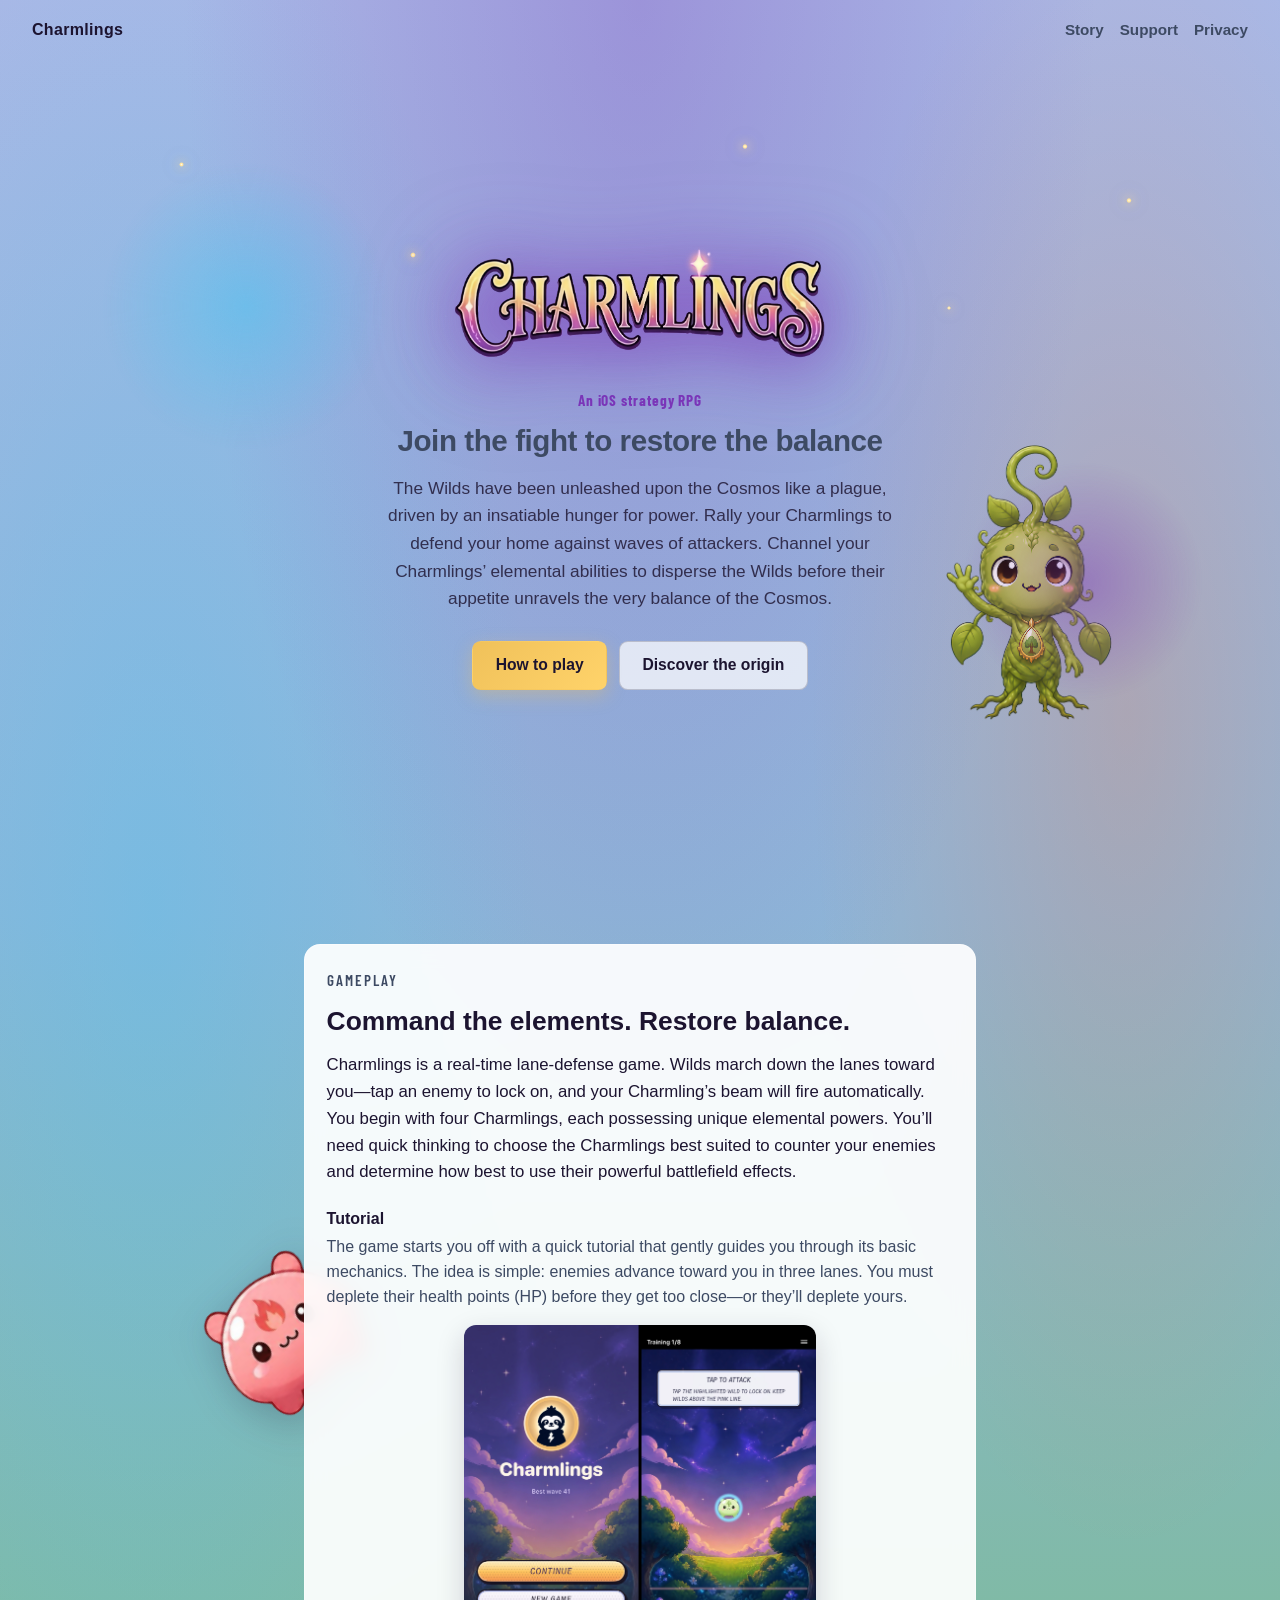
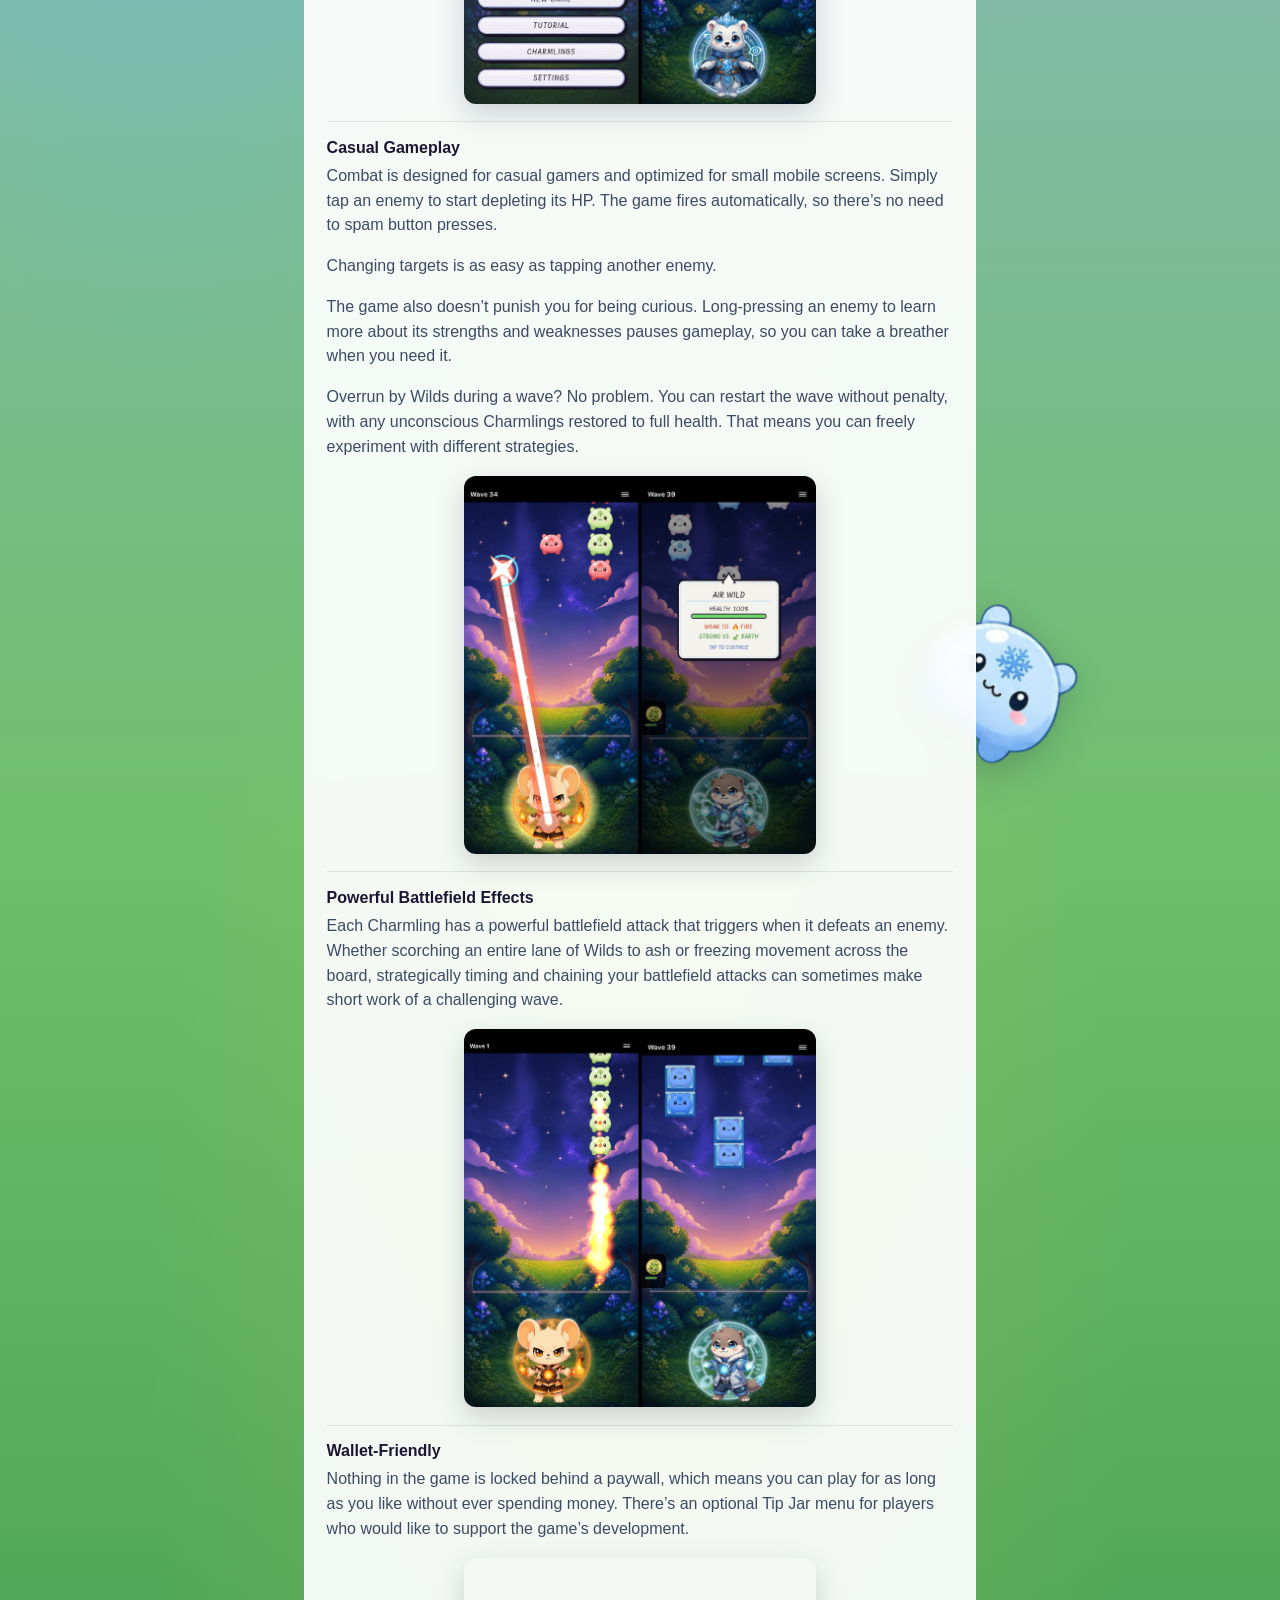
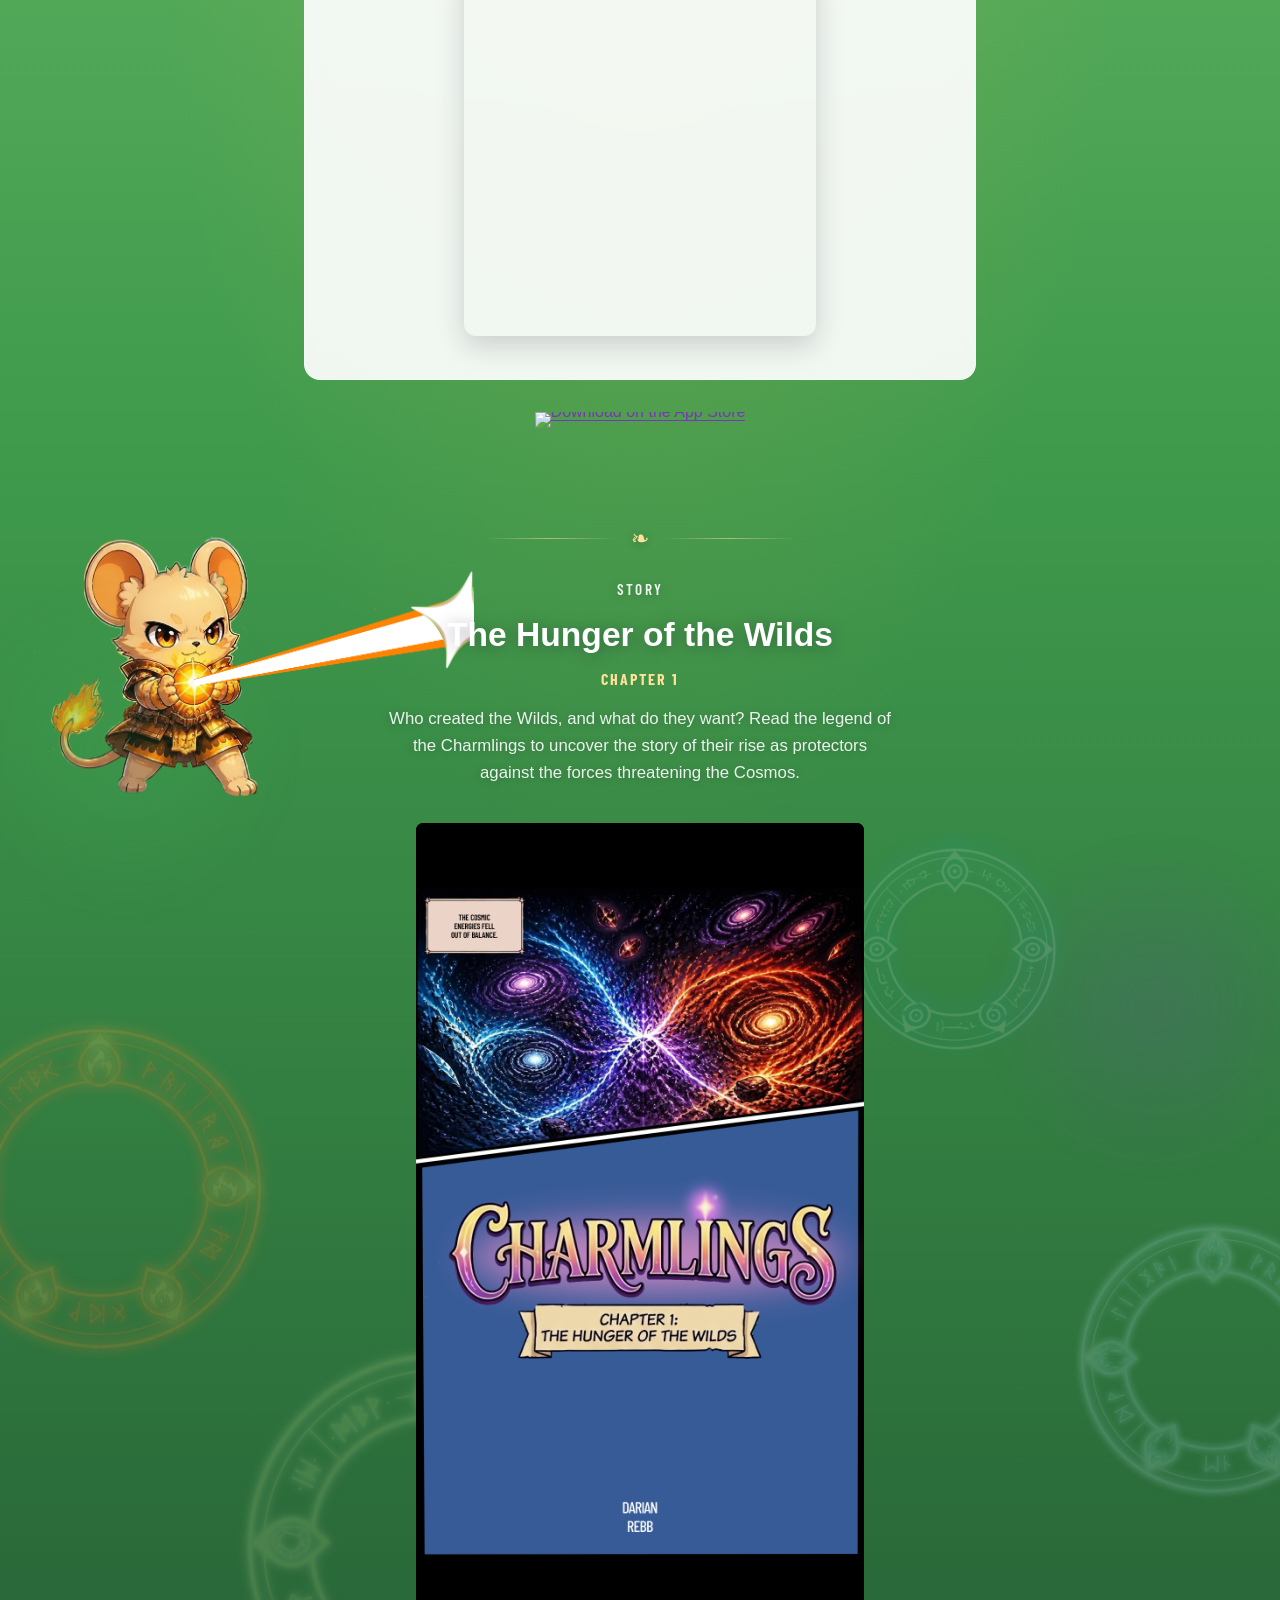
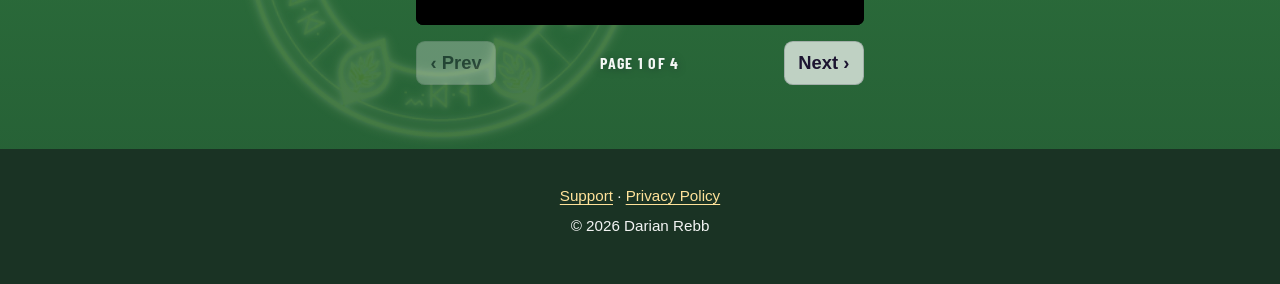
==== commit 79cad191: "Add the App Store download badge above the Story section." ====
--- a/index.html
+++ b/index.html
@@ -156,6 +156,20 @@
     </div>
   </section>
 
+  <section class="store-cta" aria-label="Download Charmlings">
+    <a
+      class="app-store-badge"
+      href="https://apps.apple.com/us/app/charmlings/id6808633666?itscg=30200&itsct=apps_box_badge&mttnsubad=6808633666"
+    >
+      <img
+        src="https://toolbox.marketingtools.apple.com/api/v2/badges/download-on-the-app-store/white/en-us?releaseDate=1790035200"
+        width="246"
+        height="82"
+        alt="Download on the App Store"
+      />
+    </a>
+  </section>
+
   <section class="lore" id="story" aria-labelledby="story-heading">
     <div class="wilds-atmosphere" aria-hidden="true">
       <span class="wilds-haze wilds-haze--left"></span>
--- a/styles.css
+++ b/styles.css
@@ -516,6 +516,24 @@
   font-size: 0.95rem;
 }
 
+.store-cta {
+  display: flex;
+  justify-content: center;
+  padding: 0.5rem 1.25rem 2.75rem;
+}
+
+.app-store-badge {
+  display: inline-block;
+  line-height: 0;
+}
+
+.app-store-badge img {
+  width: 246px;
+  height: 82px;
+  vertical-align: middle;
+  object-fit: contain;
+}
+
 .lore {
   position: relative;
   isolation: isolate;
